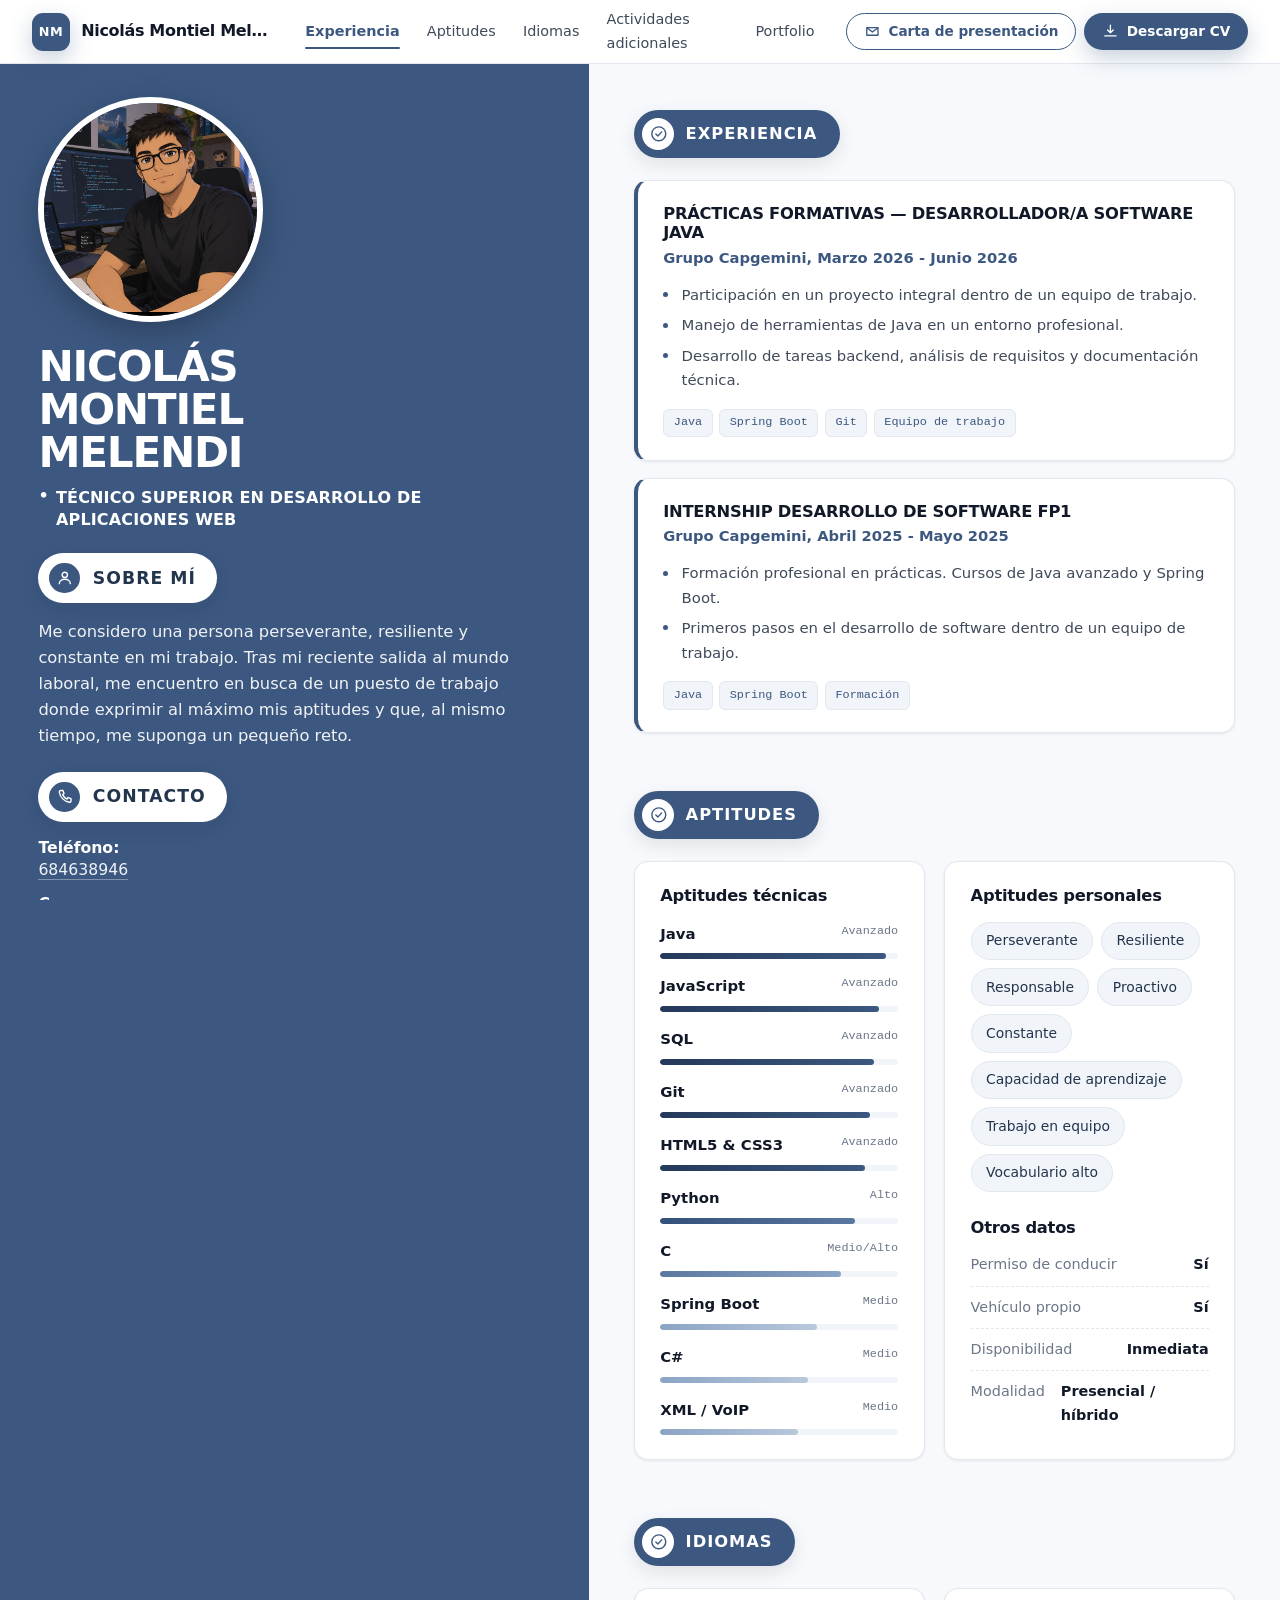
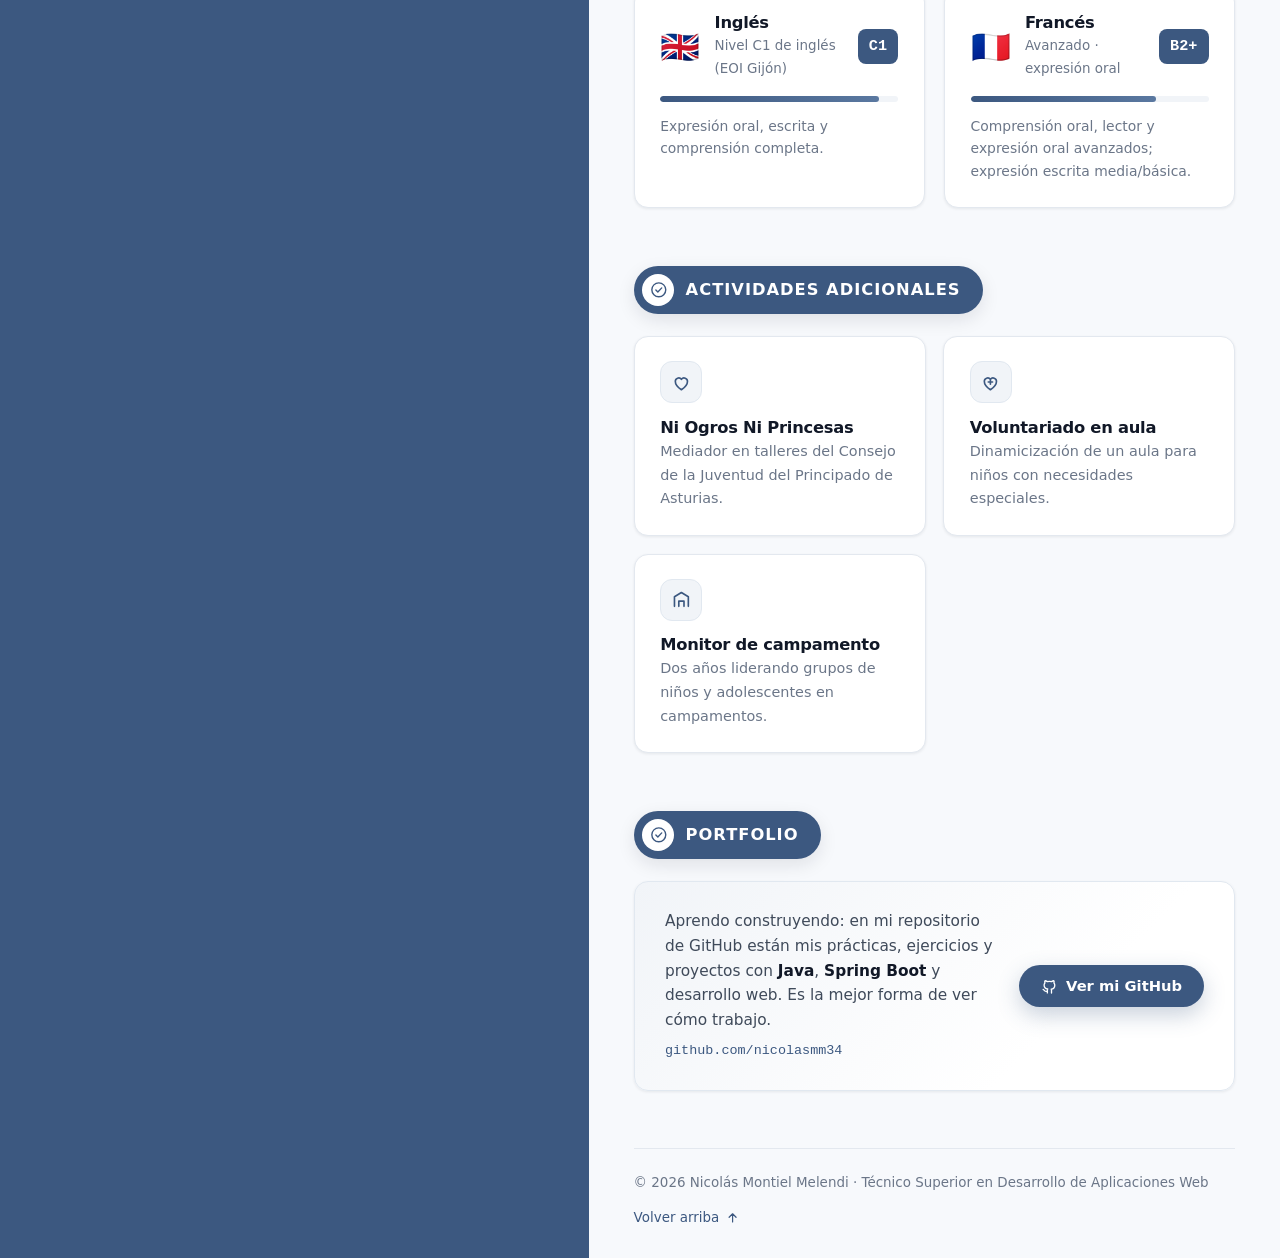
==== index.html @ 691615cd "first commit" ====
<!DOCTYPE html>
<html lang="es">
<head>
  <meta charset="UTF-8">
  <meta name="viewport" content="width=device-width, initial-scale=1.0">
  <meta name="description" content="Curriculum de Nicolás Montiel Melendi, Técnico Superior en Desarrollo de Aplicaciones Web. Desarrollador Java junior con experiencia en prácticas en Grupo Capgemini.">
  <meta name="author" content="Nicolás Montiel Melendi">
  <meta name="theme-color" content="#3C5880">
  <meta property="og:title" content="Nicolás Montiel Melendi | Curriculum">
  <meta property="og:description" content="Técnico Superior en Desarrollo de Aplicaciones Web. Java, SQL, Git y desarrollo web.">
  <meta property="og:type" content="website">

  <title>Nicolás Montiel Melendi | Curriculum</title>

  <link rel="icon" href="data:image/svg+xml,<svg xmlns='http://www.w3.org/2000/svg' viewBox='0 0 100 100'><rect width='100' height='100' rx='22' fill='%233C5880'/><text x='50' y='70' font-size='56' font-family='Arial' font-weight='bold' fill='%23fff' text-anchor='middle'>N</text></svg>">
  <link rel="stylesheet" href="css/styles.css">
</head>
<body>

  <a class="skip-link" href="#contenido">Saltar al contenido principal</a>

  <!-- ==================== BARRA SUPERIOR ==================== -->
  <header class="topbar" id="topbar">
    <div class="topbar__inner">
      <a href="#inicio" class="brand">
        <span class="brand__mark" aria-hidden="true">NM</span>
        <span class="brand__name">Nicolás Montiel Melendi</span>
      </a>

      <button class="topbar__toggle" id="navToggle" aria-label="Abrir menú" aria-expanded="false" aria-controls="navMenu">
        <span></span><span></span><span></span>
      </button>

      <nav class="topbar__nav" id="navMenu" aria-label="Navegación principal">
        <ul>
          <li><a href="#experiencia" class="nav__link">Experiencia</a></li>
          <li><a href="#aptitudes" class="nav__link">Aptitudes</a></li>
          <li><a href="#idiomas" class="nav__link">Idiomas</a></li>
          <li><a href="#actividades" class="nav__link">Actividades adicionales</a></li>
          <li><a href="#portfolio" class="nav__link">Portfolio</a></li>
        </ul>
        <div class="topbar__actions">
          <a href="carta-presentacion.html" class="btn btn--outline btn--sm">
            <svg viewBox="0 0 24 24" aria-hidden="true" class="btn__icon"><path d="M4 6.5h16v11H4z" fill="none" stroke-linecap="round" stroke-linejoin="round"/><path d="m4.5 7 7.5 6 7.5-6" fill="none" stroke-linecap="round" stroke-linejoin="round"/></svg>
            Carta de presentación
          </a>
          <a href="docs/CV-NicolásMontielMelendi.pdf" download="CV-NicolásMontielMelendi.pdf" class="btn btn--primary btn--sm">
            <svg viewBox="0 0 24 24" aria-hidden="true" class="btn__icon"><path d="M12 3v11m0 0 4-4m-4 4-4-4M4 18.5h16" fill="none" stroke-linecap="round" stroke-linejoin="round"/></svg>
            Descargar CV
          </a>
        </div>
      </nav>
    </div>
  </header>

  <!-- ==================== ESTRUCTURA DE DOS COLUMNAS ==================== -->
  <div class="layout" id="inicio">

    <!-- ---------- COLUMNA AZUL (perfil) ---------- -->
    <aside class="sidebar">
      <div class="sidebar__inner">
        <div class="sidebar__profile">
          <div class="photo">
            <img src="assets/avatar.jpg" alt="Nicolás Montiel Melendi" width="800" height="800" fetchpriority="high">
          </div>

          <h1 class="sidebar__title">Nicolás<br>Montiel<br>Melendi</h1>
          <p class="sidebar__subtitle">
            <span class="sidebar__bullet" aria-hidden="true">•</span>
            Técnico Superior en Desarrollo de Aplicaciones Web
          </p>
        </div>

        <!-- SOBRE MÍ -->
        <section class="block" aria-labelledby="h-sobremi">
          <h2 class="pill pill--light" id="h-sobremi">
            <span class="pill__icon" aria-hidden="true">
              <svg viewBox="0 0 24 24"><circle cx="12" cy="8" r="3.6" fill="none"/><path d="M4.5 20c0-3.4 3.3-6 7.5-6s7.5 2.6 7.5 6" fill="none" stroke-linecap="round"/></svg>
            </span>
            Sobre mí
          </h2>
          <p class="sidebar__text">
            Me considero una persona perseverante, resiliente y constante en mi trabajo.
            Tras mi reciente salida al mundo laboral, me encuentro en busca de un puesto
            de trabajo donde exprimir al máximo mis aptitudes y que, al mismo tiempo,
            me suponga un pequeño reto.
          </p>
        </section>

        <!-- CONTACTO -->
        <section class="block" aria-labelledby="h-contacto-sidebar">
          <h2 class="pill pill--light" id="h-contacto-sidebar">
            <span class="pill__icon" aria-hidden="true">
              <svg viewBox="0 0 24 24"><path d="M6.5 3.5h3l1.5 4-2 1.5a12 12 0 0 0 6 6l1.5-2 4 1.5v3a2 2 0 0 1-2.2 2A17 17 0 0 1 4.5 5.7 2 2 0 0 1 6.5 3.5z" fill="none" stroke-linecap="round" stroke-linejoin="round"/></svg>
            </span>
            Contacto
          </h2>
          <ul class="sidebar__list">
            <li><strong>Teléfono:</strong> <a href="tel:+34684638946">684638946</a></li>
            <li><strong>Correo:</strong> <a href="mailto:nicolasmm11@hotmail.com">nicolasmm11@hotmail.com</a></li>
            <li><strong>Ubicación:</strong> Comunidad de Madrid</li>
          </ul>
        </section>

        <!-- EDUCACIÓN -->
        <section class="block" aria-labelledby="h-educacion-sidebar">
          <h2 class="pill pill--light" id="h-educacion-sidebar">
            <span class="pill__icon" aria-hidden="true">
              <svg viewBox="0 0 24 24"><circle cx="12" cy="9" r="5.2" fill="none"/><path d="m8.4 13.4-1.6 7 5.2-2.6 5.2 2.6-1.6-7" fill="none" stroke-linecap="round" stroke-linejoin="round"/></svg>
            </span>
            Educación
          </h2>
          <ul class="sidebar__list">
            <li>
              <strong>CIFP de los Sectores Industrial y de Servicios “La Laboral”</strong>
              <span>CFGS de Desarrollo de Aplicaciones Web</span>
            </li>
            <li>
              <strong>Escuela de Ingeniería Informática — Universidad de Oviedo</strong>
              <span>Estudios iniciales (3 cursos)</span>
            </li>
            <li>
              <strong>IES Montevil</strong>
              <span>Bachillerato tecnológico, 2020</span>
            </li>
          </ul>
        </section>

        <p class="sidebar__foot">
          <span class="sidebar__foot-dot" aria-hidden="true"></span>
          Disponible para nuevos proyectos
        </p>
      </div>
    </aside>

    <!-- ---------- COLUMNA PRINCIPAL ---------- -->
    <main class="main" id="contenido">

      <!-- ===== EXPERIENCIA ===== -->
      <section class="section" id="experiencia" aria-labelledby="h-experiencia">
        <h2 class="pill pill--brand reveal" id="h-experiencia">
          <span class="pill__icon" aria-hidden="true">
            <svg viewBox="0 0 24 24"><circle cx="12" cy="12" r="9.5" fill="none"/><path d="m8 12.2 2.7 2.7L16 9.4" fill="none" stroke-linecap="round" stroke-linejoin="round"/></svg>
          </span>
          Experiencia
        </h2>

        <ol class="timeline">
          <li class="timeline__item reveal">
            <div class="timeline__card">
              <h3 class="timeline__title">Prácticas formativas — Desarrollador/a Software Java</h3>
              <p class="timeline__org">Grupo Capgemini, Marzo 2026 - Junio 2026</p>
              <ul class="timeline__list">
                <li>Participación en un proyecto integral dentro de un equipo de trabajo.</li>
                <li>Manejo de herramientas de Java en un entorno profesional.</li>
                <li>Desarrollo de tareas backend, análisis de requisitos y documentación técnica.</li>
              </ul>
              <div class="tags">
                <span>Java</span><span>Spring Boot</span><span>Git</span><span>Equipo de trabajo</span>
              </div>
            </div>
          </li>

          <li class="timeline__item reveal">
            <div class="timeline__card">
              <h3 class="timeline__title">Internship desarrollo de software FP1</h3>
              <p class="timeline__org">Grupo Capgemini, Abril 2025 - Mayo 2025</p>
              <ul class="timeline__list">
                <li>Formación profesional en prácticas. Cursos de Java avanzado y Spring Boot.</li>
                <li>Primeros pasos en el desarrollo de software dentro de un equipo de trabajo.</li>
              </ul>
              <div class="tags">
                <span>Java</span><span>Spring Boot</span><span>Formación</span>
              </div>
            </div>
          </li>
        </ol>
      </section>

      <!-- ===== APTITUDES ===== -->
      <section class="section" id="aptitudes" aria-labelledby="h-aptitudes">
        <h2 class="pill pill--brand reveal" id="h-aptitudes">
          <span class="pill__icon" aria-hidden="true">
            <svg viewBox="0 0 24 24"><circle cx="12" cy="12" r="9.5" fill="none"/><path d="m8 12.2 2.7 2.7L16 9.4" fill="none" stroke-linecap="round" stroke-linejoin="round"/></svg>
          </span>
          Aptitudes
        </h2>

        <div class="grid-2">
          <article class="card reveal">
            <h3 class="card__title">Aptitudes técnicas</h3>
            <ul class="skills">
              <li class="skill" data-nivel="avanzado" data-level="95">
                <span class="skill__name">Java</span><span class="skill__value">Avanzado</span>
                <span class="skill__bar"><i style="--w:95%"></i></span>
              </li>
              <li class="skill" data-nivel="avanzado" data-level="92">
                <span class="skill__name">JavaScript</span><span class="skill__value">Avanzado</span>
                <span class="skill__bar"><i style="--w:92%"></i></span>
              </li>
              <li class="skill" data-nivel="avanzado" data-level="90">
                <span class="skill__name">SQL</span><span class="skill__value">Avanzado</span>
                <span class="skill__bar"><i style="--w:90%"></i></span>
              </li>
              <li class="skill" data-nivel="avanzado" data-level="88">
                <span class="skill__name">Git</span><span class="skill__value">Avanzado</span>
                <span class="skill__bar"><i style="--w:88%"></i></span>
              </li>
              <li class="skill" data-nivel="avanzado" data-level="86">
                <span class="skill__name">HTML5 &amp; CSS3</span><span class="skill__value">Avanzado</span>
                <span class="skill__bar"><i style="--w:86%"></i></span>
              </li>
              <li class="skill" data-nivel="alto" data-level="82">
                <span class="skill__name">Python</span><span class="skill__value">Alto</span>
                <span class="skill__bar"><i style="--w:82%"></i></span>
              </li>
              <li class="skill" data-nivel="medio-alto" data-level="76">
                <span class="skill__name">C</span><span class="skill__value">Medio/Alto</span>
                <span class="skill__bar"><i style="--w:76%"></i></span>
              </li>
              <li class="skill" data-nivel="medio" data-level="66">
                <span class="skill__name">Spring Boot</span><span class="skill__value">Medio</span>
                <span class="skill__bar"><i style="--w:66%"></i></span>
              </li>
              <li class="skill" data-nivel="medio" data-level="62">
                <span class="skill__name">C#</span><span class="skill__value">Medio</span>
                <span class="skill__bar"><i style="--w:62%"></i></span>
              </li>
              <li class="skill" data-nivel="medio" data-level="58">
                <span class="skill__name">XML / VoIP</span><span class="skill__value">Medio</span>
                <span class="skill__bar"><i style="--w:58%"></i></span>
              </li>
            </ul>
          </article>

          <article class="card reveal reveal--delay">
            <h3 class="card__title">Aptitudes personales</h3>
            <ul class="chips">
              <li>Perseverante</li>
              <li>Resiliente</li>
              <li>Responsable</li>
              <li>Proactivo</li>
              <li>Constante</li>
              <li>Capacidad de aprendizaje</li>
              <li>Trabajo en equipo</li>
              <li>Vocabulario alto</li>
            </ul>

            <h3 class="card__title card__title--spaced">Otros datos</h3>
            <ul class="mini-list">
              <li><span>Permiso de conducir</span><strong>Sí</strong></li>
              <li><span>Vehículo propio</span><strong>Sí</strong></li>
              <li><span>Disponibilidad</span><strong>Inmediata</strong></li>
              <li><span>Modalidad</span><strong>Presencial / híbrido</strong></li>
            </ul>
          </article>
        </div>
      </section>

      <!-- ===== IDIOMAS ===== -->
      <section class="section" id="idiomas" aria-labelledby="h-idiomas">
        <h2 class="pill pill--brand reveal" id="h-idiomas">
          <span class="pill__icon" aria-hidden="true">
            <svg viewBox="0 0 24 24"><circle cx="12" cy="12" r="9.5" fill="none"/><path d="m8 12.2 2.7 2.7L16 9.4" fill="none" stroke-linecap="round" stroke-linejoin="round"/></svg>
          </span>
          Idiomas
        </h2>

        <div class="grid-2">
          <article class="card card--lang reveal">
            <div class="lang__head">
              <span class="lang__flag" aria-hidden="true">🇬🇧</span>
              <div>
                <h3 class="card__title card__title--tight">Inglés</h3>
                <p class="lang__note">Nivel C1 de inglés (EOI Gijón)</p>
              </div>
              <span class="lang__level">C1</span>
            </div>
            <span class="skill__bar"><i style="--w:92%"></i></span>
            <p class="lang__desc">Expresión oral, escrita y comprensión completa.</p>
          </article>

          <article class="card card--lang reveal reveal--delay">
            <div class="lang__head">
              <span class="lang__flag" aria-hidden="true">🇫🇷</span>
              <div>
                <h3 class="card__title card__title--tight">Francés</h3>
                <p class="lang__note">Avanzado · expresión oral</p>
              </div>
              <span class="lang__level">B2+</span>
            </div>
            <span class="skill__bar"><i style="--w:78%"></i></span>
            <p class="lang__desc">Comprensión oral, lector y expresión oral avanzados; expresión escrita media/básica.</p>
          </article>
        </div>
      </section>

      <!-- ===== ACTIVIDADES ===== -->
      <section class="section" id="actividades" aria-labelledby="h-actividades">
        <h2 class="pill pill--brand reveal" id="h-actividades">
          <span class="pill__icon" aria-hidden="true">
            <svg viewBox="0 0 24 24"><circle cx="12" cy="12" r="9.5" fill="none"/><path d="m8 12.2 2.7 2.7L16 9.4" fill="none" stroke-linecap="round" stroke-linejoin="round"/></svg>
          </span>
          Actividades adicionales
        </h2>

        <div class="grid-3">
          <article class="card card--activity reveal">
            <span class="card__icon" aria-hidden="true">
              <svg viewBox="0 0 24 24"><path d="M12 20.5s-7-4.6-7-9.5A3.9 3.9 0 0 1 12 8.4a3.9 3.9 0 0 1 7 2.6c0 4.9-7 9.5-7 9.5z" fill="none" stroke-linecap="round" stroke-linejoin="round"/></svg>
            </span>
            <h3 class="card__title card__title--tight">Ni Ogros Ni Princesas</h3>
            <p class="card__text">Mediador en talleres del Consejo de la Juventud del Principado de Asturias.</p>
          </article>

          <article class="card card--activity reveal reveal--delay">
            <span class="card__icon" aria-hidden="true">
              <svg viewBox="0 0 24 24"><path d="M12 20.5s-7-4.6-7-9.5A3.9 3.9 0 0 1 12 8.4a3.9 3.9 0 0 1 7 2.6c0 4.9-7 9.5-7 9.5z" fill="none" stroke-linecap="round" stroke-linejoin="round"/><path d="M9.5 11.5h5M12 9v5" fill="none" stroke-linecap="round"/></svg>
            </span>
            <h3 class="card__title card__title--tight">Voluntariado en aula</h3>
            <p class="card__text">Dinamicización de un aula para niños con necesidades especiales.</p>
          </article>

          <article class="card card--activity reveal reveal--delay-2">
            <span class="card__icon" aria-hidden="true">
              <svg viewBox="0 0 24 24"><path d="M4 20V9l8-5 8 5v11" fill="none" stroke-linecap="round" stroke-linejoin="round"/><path d="M9 20v-6h6v6" fill="none" stroke-linecap="round" stroke-linejoin="round"/></svg>
            </span>
            <h3 class="card__title card__title--tight">Monitor de campamento</h3>
            <p class="card__text">Dos años liderando grupos de niños y adolescentes en campamentos.</p>
          </article>
        </div>
      </section>

      <!-- ===== PORTFOLIO ===== -->
      <section class="section" id="portfolio" aria-labelledby="h-portfolio">
        <h2 class="pill pill--brand reveal" id="h-portfolio">
          <span class="pill__icon" aria-hidden="true">
            <svg viewBox="0 0 24 24"><circle cx="12" cy="12" r="9.5" fill="none"/><path d="m8 12.2 2.7 2.7L16 9.4" fill="none" stroke-linecap="round" stroke-linejoin="round"/></svg>
          </span>
          Portfolio
        </h2>

        <div class="portfolio reveal">
          <div class="portfolio__info">
            <p class="portfolio__text">
              Aprendo construyendo: en mi repositorio de GitHub están mis prácticas, ejercicios
              y proyectos con <strong>Java</strong>, <strong>Spring Boot</strong> y desarrollo web.
              Es la mejor forma de ver cómo trabajo.
            </p>
            <!-- Enlace a tu repositorio de GitHub -->
            <span class="portfolio__handle">github.com/nicolasmm34</span>
          </div>

          <a href="https://github.com/nicolasmm34" target="_blank" rel="noopener noreferrer" class="btn btn--primary">
            <svg viewBox="0 0 24 24" aria-hidden="true" class="btn__icon"><path d="M9 19c-4 1.2-4-2.2-6-2.7m12 5.2v-3.6c0-1 .1-1.4-.5-2 2.6-.3 5.2-1.3 5.2-5.7a4.4 4.4 0 0 0-1.2-3.1 4.1 4.1 0 0 0-.1-3.1s-1-.3-3.3 1.2a11.3 11.3 0 0 0-6 0C6.7 3.7 5.7 4 5.7 4a4.1 4.1 0 0 0-.1 3.1A4.4 4.4 0 0 0 4.4 10c0 4.4 2.6 5.4 5.2 5.7-.5.5-.5 1.1-.5 2v3.6" fill="none" stroke-linecap="round" stroke-linejoin="round"/></svg>
            Ver mi GitHub
          </a>
        </div>
      </section>

      <footer class="main__foot">
        <p>© <span id="year">2026</span> Nicolás Montiel Melendi · Técnico Superior en Desarrollo de Aplicaciones Web</p>
        <a href="#inicio" class="main__top">
          Volver arriba
          <svg viewBox="0 0 24 24" aria-hidden="true"><path d="M12 19V6m0 0-5.5 5.5M12 6l5.5 5.5" fill="none" stroke-linecap="round" stroke-linejoin="round"/></svg>
        </a>
      </footer>
    </main>
  </div>

  <script src="js/main.js" defer></script>
</body>
</html>
---- css/styles.css ----
/* ==========================================================================
   Curriculum web — Nicolás Montiel Melendi
   Identidad visual heredada del CV en PDF (azul acero #3C5880 + gris)
   --------------------------------------------------------------------------
   1. Variables      5. Barra superior
   2. Base           6. Columna azul (perfil)
   3. Utilidades     7. Columna principal
   4. Componentes    8. Responsive / Impresión
   ========================================================================== */

/* ==========================================================================
   1. VARIABLES
   ========================================================================== */
:root {
  /* Colores */
  --brand:        #3C5880;   /* azul acero del CV */
  --brand-dark:   #2C425F;
  --brand-darker: #22354D;
  --brand-light:  #5A78A0;
  --brand-050:    #F1F4F8;   /* gris azulado muy claro */
  --brand-100:    #E1E8F0;
  --navy:         #22354D;   /* fondo oscuro (barra de la carta) */

  --ink:          #111827;
  --ink-soft:     #3F4A5A;
  --muted:        #6B7688;
  --line:         #E3E8EF;
  --white:        #FFFFFF;
  --paper:        #F7F9FC;

  --ok:           #2E8B57;
  --error:        #D64545;

  /* Tipografía */
  --font-sans: "Segoe UI", system-ui, -apple-system, "Helvetica Neue", Arial, sans-serif;
  --font-mono: "JetBrains Mono", "Cascadia Code", Consolas, "Courier New", monospace;

  /* Métricas */
  --sidebar-w: 46%;
  --topbar-h: 64px;
  --radius:    14px;
  --radius-sm: 10px;

  /* Sombras */
  --shadow-sm: 0 1px 3px rgba(17, 24, 39, .08);
  --shadow-md: 0 6px 18px rgba(17, 24, 39, .10);
  --shadow-lg: 0 18px 44px rgba(17, 24, 39, .14);
  --shadow-brand: 0 8px 22px rgba(60, 88, 128, .28);

  /* Transiciones */
  --ease: cubic-bezier(.22, .61, .36, 1);
  --t-fast: .18s var(--ease);
  --t-mid:  .32s var(--ease);
}

/* ==========================================================================
   2. BASE
   ========================================================================== */
*, *::before, *::after { box-sizing: border-box; }

html {
  scroll-behavior: smooth;
  scroll-padding-top: calc(var(--topbar-h) + 16px);
  -webkit-text-size-adjust: 100%;
}

body {
  margin: 0;
  font-family: var(--font-sans);
  font-size: 16px;
  line-height: 1.65;
  color: var(--ink);
  background: var(--paper);
  -webkit-font-smoothing: antialiased;
}

h1, h2, h3, h4 { line-height: 1.2; margin: 0 0 .45em; font-weight: 700; letter-spacing: -.015em; }
p { margin: 0 0 .9em; color: var(--ink-soft); }
ul, ol { margin: 0; padding: 0; list-style: none; }
img { max-width: 100%; height: auto; display: block; }
a { color: inherit; text-decoration: none; }
button, input, textarea { font: inherit; color: inherit; }
svg { width: 1em; height: 1em; fill: none; stroke: currentColor; stroke-width: 1.9; }

::selection { background: var(--brand-100); color: var(--brand-darker); }

:focus-visible { outline: 2px solid var(--brand); outline-offset: 3px; border-radius: 4px; }

::-webkit-scrollbar { width: 11px; height: 11px; }
::-webkit-scrollbar-track { background: var(--brand-050); }
::-webkit-scrollbar-thumb { background: #C3CEDC; border-radius: 20px; border: 3px solid var(--brand-050); }
::-webkit-scrollbar-thumb:hover { background: var(--brand); }

/* ==========================================================================
   3. UTILIDADES
   ========================================================================== */
.container { width: min(100% - 2.5rem, 820px); margin-inline: auto; }

.skip-link {
  position: absolute; top: -100px; left: 1rem; z-index: 300;
  background: var(--brand); color: #fff; padding: .7rem 1.1rem;
  border-radius: 0 0 var(--radius-sm) var(--radius-sm); font-weight: 600;
  transition: top var(--t-fast);
}
.skip-link:focus { top: 0; }

/* ==========================================================================
   4. COMPONENTES
   ========================================================================== */

/* ---------- Botones ---------- */
.btn {
  display: inline-flex; align-items: center; justify-content: center; gap: .5rem;
  padding: .72rem 1.3rem; border: 1.5px solid transparent; border-radius: 999px;
  font-weight: 600; font-size: .92rem; line-height: 1.2;
  cursor: pointer; white-space: nowrap;
  transition: transform var(--t-fast), box-shadow var(--t-mid), background var(--t-fast), border-color var(--t-fast), color var(--t-fast);
}
.btn__icon { font-size: 1.05rem; flex: none; }
.btn:hover { transform: translateY(-2px); }
.btn:active { transform: translateY(0); }

.btn--primary { background: var(--brand); color: #fff; box-shadow: var(--shadow-brand); }
.btn--primary:hover { background: var(--brand-dark); box-shadow: 0 12px 28px rgba(60, 88, 128, .38); }

.btn--outline { background: transparent; color: var(--brand); border-color: var(--brand); }
.btn--outline:hover { background: var(--brand); color: #fff; }

.btn--sm { padding: .55rem 1.05rem; font-size: .85rem; }
.btn--block { width: 100%; }

/* ---------- Cabecera tipo "pill" (idéntica al PDF) ---------- */
.pill {
  display: inline-flex; align-items: center; gap: .7rem;
  padding: .5rem 1.4rem .5rem .55rem; border-radius: 999px;
  font-size: 1.02rem; font-weight: 700; letter-spacing: .06em; text-transform: uppercase;
  margin: 0 0 1.4rem;
  box-shadow: var(--shadow-md);
  transition: transform var(--t-mid);
}
.pill:hover { transform: translateY(-2px); }

.pill__icon {
  flex: none; display: grid; place-items: center;
  width: 2rem; height: 2rem; border-radius: 50%;
  font-size: 1.15rem; background: var(--white); color: var(--brand);
  border: 2px solid rgba(255, 255, 255, .9);
}
.pill__icon svg { width: 1.1rem; height: 1.1rem; }

.pill--brand  { background: var(--brand); color: #fff; }
.pill--light  { background: #fff; color: var(--brand-darker); }
.pill--light .pill__icon { background: var(--brand); color: #fff; border-color: #fff; }

/* ---------- Etiquetas ---------- */
.tags { display: flex; flex-wrap: wrap; gap: .4rem; margin-top: 1rem; }
.tags span {
  font-family: var(--font-mono); font-size: .74rem; color: var(--brand);
  background: var(--brand-050); border: 1px solid var(--brand-100);
  padding: .22rem .6rem; border-radius: 6px;
  transition: background var(--t-fast), color var(--t-fast);
}
.tags span:hover { background: var(--brand); color: #fff; }

/* ---------- Chips ---------- */
.chips { display: flex; flex-wrap: wrap; gap: .5rem; }
.chips li {
  padding: .42rem .9rem; border-radius: 999px;
  background: var(--brand-050); border: 1px solid var(--brand-100);
  font-size: .87rem; font-weight: 500; color: var(--brand-darker);
  transition: transform var(--t-fast), background var(--t-fast), color var(--t-fast);
}
.chips li:hover { transform: translateY(-2px); background: var(--brand); color: #fff; border-color: var(--brand); }

/* ---------- Tarjetas ---------- */
.card {
  padding: 1.5rem 1.6rem; border-radius: var(--radius);
  background: #fff; border: 1px solid var(--line);
  box-shadow: var(--shadow-sm);
  transition: transform var(--t-mid), box-shadow var(--t-mid), border-color var(--t-mid);
}
.card:hover { transform: translateY(-3px); box-shadow: var(--shadow-md); border-color: var(--brand-100); }
.card__title { font-size: 1.02rem; margin-bottom: 1rem; color: var(--ink); }
.card__title--tight { margin-bottom: .15rem; }
.card__title--spaced { margin-top: 1.6rem; }
.card__text { margin: 0; font-size: .9rem; color: var(--muted); }
.card__icon {
  display: grid; place-items: center; width: 42px; height: 42px; margin-bottom: .9rem;
  border-radius: 12px; font-size: 1.3rem;
  background: var(--brand-050); color: var(--brand); border: 1px solid var(--brand-100);
}

/* ==========================================================================
   5. BARRA SUPERIOR
   ========================================================================== */
.topbar {
  position: sticky; top: 0; z-index: 100; height: var(--topbar-h);
  background: rgba(255, 255, 255, .92);
  backdrop-filter: blur(12px) saturate(150%);
  border-bottom: 1px solid var(--line);
  transition: box-shadow var(--t-mid);
}
.topbar.is-scrolled { box-shadow: var(--shadow-sm); }
.topbar__inner {
  height: 100%; max-width: 1500px; margin-inline: auto;
  padding-inline: clamp(1rem, 3vw, 2rem);
  display: flex; align-items: center; justify-content: space-between; gap: 1rem;
}

.brand { display: flex; align-items: center; gap: .7rem; min-width: 0; }
.brand__mark {
  flex: none; display: grid; place-items: center;
  width: 38px; height: 38px; border-radius: 11px;
  background: var(--brand); color: #fff;
  font-size: .8rem; font-weight: 700; letter-spacing: .04em;
  box-shadow: var(--shadow-brand);
}
.brand__name {
  font-weight: 700; font-size: 1rem; letter-spacing: -.02em;
  white-space: nowrap; overflow: hidden; text-overflow: ellipsis;
}

.topbar__nav { display: flex; align-items: center; gap: 1.2rem; }
.topbar__nav ul { display: flex; align-items: center; gap: .2rem; }
.topbar__actions { display: flex; align-items: center; gap: .5rem; }
.nav__link {
  position: relative; display: block; padding: .45rem .75rem; border-radius: 8px;
  font-size: .9rem; font-weight: 500; color: var(--ink-soft);
  transition: color var(--t-fast), background var(--t-fast);
}
.nav__link:hover { color: var(--brand); background: var(--brand-050); }
.nav__link.is-active { color: var(--brand); font-weight: 600; }
.nav__link.is-active::after {
  content: ""; position: absolute; left: .75rem; right: .75rem; bottom: .1rem; height: 2px;
  background: var(--brand); border-radius: 2px;
  animation: underline .3s var(--ease);
}
@keyframes underline { from { transform: scaleX(0); } to { transform: scaleX(1); } }

.topbar__toggle {
  display: none; width: 42px; height: 42px; padding: 0;
  background: #fff; border: 1px solid var(--line); border-radius: 10px; cursor: pointer;
  flex-direction: column; align-items: center; justify-content: center; gap: 5px;
}
.topbar__toggle span {
  display: block; width: 18px; height: 2px; border-radius: 2px; background: var(--ink);
  transition: transform var(--t-mid), opacity var(--t-fast);
}
.topbar__toggle[aria-expanded="true"] span:nth-child(1) { transform: translateY(7px) rotate(45deg); }
.topbar__toggle[aria-expanded="true"] span:nth-child(2) { opacity: 0; }
.topbar__toggle[aria-expanded="true"] span:nth-child(3) { transform: translateY(-7px) rotate(-45deg); }

/* ==========================================================================
   6. ESTRUCTURA GENERAL Y COLUMNA AZUL
   ========================================================================== */
.layout {
  display: grid;
  grid-template-columns: var(--sidebar-w) 1fr;
  max-width: 1500px; margin-inline: auto;
  align-items: start;
  background: linear-gradient(90deg, var(--brand) 0 var(--sidebar-w), transparent var(--sidebar-w));
}

/* ---------- Columna azul fija ---------- */
/* La columna azul queda FIJA (sticky) y solo se desplaza la columna blanca.
   El azul de fondo se pinta como degradado sobre .layout para que la franja
   llegue hasta el final de la página aunque el contenido sea más corto. */
.sidebar {
  position: sticky;
  top: var(--topbar-h);
  height: calc(100vh - var(--topbar-h));
  overflow-y: auto;
  overscroll-behavior: contain;
  color: #fff;
  scrollbar-width: thin;
  scrollbar-color: rgba(255, 255, 255, .35) transparent;
}
.sidebar::-webkit-scrollbar { width: 6px; }
.sidebar::-webkit-scrollbar-track { background: transparent; }
.sidebar::-webkit-scrollbar-thumb { background: rgba(255, 255, 255, .3); border-radius: 20px; border: 0; }
.sidebar::-webkit-scrollbar-thumb:hover { background: rgba(255, 255, 255, .5); }
.sidebar__inner { padding: clamp(1.8rem, 2.6vw, 2.2rem) clamp(1.5rem, 3vw, 2.8rem) 1.5rem; }

.photo { width: min(225px, 55%); margin-bottom: 1.4rem; }
.photo img {
  width: 100%; aspect-ratio: 1; object-fit: cover; border-radius: 50%;
  border: 6px solid #fff; box-shadow: 0 10px 30px rgba(0, 0, 0, .25);
  transition: transform var(--t-mid);
}
.photo:hover img { transform: scale(1.03); }

.sidebar__title {
  font-size: clamp(2.2rem, 3.3vw, 3rem);
  line-height: 1.02; font-weight: 800; letter-spacing: -.03em;
  color: #fff; margin-bottom: .85rem; text-transform: uppercase;
}
.sidebar__subtitle {
  display: flex; gap: .45rem; align-items: flex-start;
  font-size: 1rem; font-weight: 700; line-height: 1.35;
  color: #fff; text-transform: uppercase; letter-spacing: .01em;
  margin-bottom: 1.4rem;
}
.sidebar__bullet { color: #fff; line-height: 1.1; }

.sidebar__text {
  font-size: 1.02rem; line-height: 1.6; color: rgba(255, 255, 255, .92);
  margin: 0;
}
.sidebar__text + .sidebar__text { margin-top: .8rem; }

.sidebar__list { display: grid; gap: .75rem; }
.sidebar__list li { font-size: .98rem; line-height: 1.4; color: rgba(255, 255, 255, .92); }
.sidebar__list strong { display: block; color: #fff; font-weight: 700; }
.sidebar__list span { display: block; font-size: .92rem; color: rgba(255, 255, 255, .8); }
.sidebar__list a { border-bottom: 1px solid rgba(255, 255, 255, .35); transition: border-color var(--t-fast); }
.sidebar__list a:hover { border-color: #fff; }

.block { margin-bottom: 1.4rem; }
.block .pill { margin-bottom: .95rem; }
/* Píldoras de la columna azul */
.sidebar .pill { font-size: 1.08rem; padding: .5rem 1.3rem .5rem .55rem; }
.sidebar .pill__icon { width: 2.15rem; height: 2.15rem; font-size: 1.25rem; }

.sidebar__foot {
  display: flex; align-items: center; gap: .5rem;
  margin: 1.4rem 0 0; padding-top: 1.1rem;
  border-top: 1px solid rgba(255, 255, 255, .18);
  font-size: .9rem; color: rgba(255, 255, 255, .8);
}
.sidebar__foot-dot {
  width: 8px; height: 8px; border-radius: 50%; background: #6EE7B7; flex: none;
  box-shadow: 0 0 0 0 rgba(110, 231, 183, .7); animation: pulse 2.2s infinite;
}
@keyframes pulse {
  70%  { box-shadow: 0 0 0 8px rgba(110, 231, 183, 0); }
  100% { box-shadow: 0 0 0 0 rgba(110, 231, 183, 0); }
}

/* ==========================================================================
   7. COLUMNA PRINCIPAL
   ========================================================================== */
.main { padding: clamp(1.8rem, 3.6vw, 3rem) clamp(1.2rem, 3.5vw, 3rem) 0; min-width: 0; }

.section { margin-bottom: clamp(2.4rem, 5vw, 3.6rem); }

.grid-2 { display: grid; grid-template-columns: repeat(auto-fit, minmax(290px, 1fr)); gap: 1.2rem; }
.grid-3 { display: grid; grid-template-columns: repeat(auto-fit, minmax(230px, 1fr)); gap: 1.1rem; }

/* ---------- Timeline (experiencia) ---------- */
.timeline { display: grid; gap: 1.1rem; }
.timeline__card {
  padding: 1.4rem 1.6rem; border-radius: var(--radius);
  background: #fff; border: 1px solid var(--line); border-left: 4px solid var(--brand);
  box-shadow: var(--shadow-sm);
  transition: transform var(--t-mid), box-shadow var(--t-mid);
}
.timeline__card:hover { transform: translateX(4px); box-shadow: var(--shadow-md); }
.timeline__title { font-size: 1.02rem; margin-bottom: .2rem; text-transform: uppercase; }
.timeline__org { font-size: .92rem; font-weight: 600; color: var(--brand); margin-bottom: .8rem; }
.timeline__list { display: grid; gap: .35rem; }
.timeline__list li {
  position: relative; padding-left: 1.15rem; font-size: .93rem; color: var(--ink-soft);
}
.timeline__list li::before {
  content: ""; position: absolute; left: 0; top: .62em;
  width: 5px; height: 5px; border-radius: 50%; background: var(--brand);
}

/* ---------- Barras de habilidad ---------- */
.skills { display: grid; gap: .95rem; }
.skill { display: grid; grid-template-columns: 1fr auto; gap: .15rem .6rem; }
.skill__name  { font-weight: 600; font-size: .93rem; }
.skill__value { font-family: var(--font-mono); font-size: .74rem; color: var(--muted); }
.skill__bar {
  grid-column: 1 / -1; display: block; height: 6px; border-radius: 99px;
  background: var(--brand-050); overflow: hidden; margin-top: .3rem;
}
.skill__bar i {
  display: block; height: 100%; width: 0; border-radius: 99px;
  background: var(--bar-gradient, linear-gradient(90deg, var(--brand), var(--brand-light)));
  transition: width 1.1s var(--ease);
}
/* El tono de la barra codifica el nivel: más intenso = más dominio */
.skill[data-nivel="avanzado"]   { --bar-gradient: linear-gradient(90deg, #24395A, #3C5880); }
.skill[data-nivel="alto"]       { --bar-gradient: linear-gradient(90deg, #33507A, #5A78A0); }
.skill[data-nivel="medio-alto"] { --bar-gradient: linear-gradient(90deg, #5A78A0, #8AA4C4); }
.skill[data-nivel="medio"]      { --bar-gradient: linear-gradient(90deg, #8AA4C4, #B9C8DC); }
.skill.is-visible .skill__bar i { width: var(--w); }

.mini-list { display: grid; gap: .55rem; }
.mini-list li {
  display: flex; justify-content: space-between; gap: 1rem;
  font-size: .9rem; padding-bottom: .55rem; border-bottom: 1px dashed var(--line);
}
.mini-list li:last-child { border-bottom: 0; padding-bottom: 0; }
.mini-list span { color: var(--muted); }
.mini-list strong { color: var(--ink); font-weight: 600; }

/* ---------- Idiomas ---------- */
.card--lang .skill__bar { margin-top: 1rem; }
.lang__head { display: flex; align-items: center; gap: .9rem; }
.lang__flag { font-size: 2rem; line-height: 1; }
.lang__note { margin: 0; font-size: .84rem; color: var(--muted); }
.lang__level {
  margin-left: auto; font-family: var(--font-mono); font-weight: 700; font-size: .95rem;
  color: #fff; background: var(--brand); padding: .3rem .7rem; border-radius: 8px;
}
.lang__desc { margin: .8rem 0 0; font-size: .87rem; color: var(--muted); }

/* ---------- Portfolio ---------- */
.portfolio {
  display: grid; grid-template-columns: 1fr auto; align-items: center; gap: 1.6rem;
  padding: 1.7rem 1.9rem; border-radius: var(--radius);
  background: linear-gradient(135deg, var(--brand-050) 0%, #fff 70%);
  border: 1px solid var(--brand-100);
  box-shadow: var(--shadow-sm);
  transition: box-shadow var(--t-mid), border-color var(--t-mid);
}
.portfolio:hover { border-color: var(--brand); box-shadow: var(--shadow-md); }
.portfolio__text { margin: 0; color: var(--ink-soft); font-size: .96rem; line-height: 1.6; }
.portfolio__text strong { color: var(--ink); font-weight: 600; }
.portfolio__handle {
  display: inline-block; margin-top: .5rem;
  font-family: var(--font-mono); font-size: .84rem; color: var(--brand);
}
.portfolio .btn { white-space: nowrap; }

/* ---------- Pie de la columna principal ---------- */
.main__foot {
  display: flex; flex-wrap: wrap; gap: .8rem 1.2rem;
  justify-content: space-between; align-items: center;
  padding: 1.4rem 0 1.8rem; margin-top: 1rem;
  border-top: 1px solid var(--line);
}
.main__foot p { margin: 0; font-size: .84rem; color: var(--muted); }
.main__top { display: inline-flex; align-items: center; gap: .35rem; font-size: .84rem; color: var(--brand); font-weight: 500; }
.main__top svg { font-size: .95rem; transition: transform var(--t-fast); }
.main__top:hover svg { transform: translateY(-3px); }

/* ---------- Pie oscuro (página de la carta) ---------- */
.site-footer { background: var(--navy); color: rgba(255, 255, 255, .65); padding-block: 1.8rem; }
.site-footer__inner { display: flex; flex-wrap: wrap; gap: 1rem; justify-content: space-between; align-items: center; }
.site-footer p { margin: 0; font-size: .85rem; color: rgba(255, 255, 255, .65); }
.site-footer__top { display: inline-flex; align-items: center; gap: .4rem; font-size: .85rem; color: #fff; font-weight: 500; }
.site-footer__top svg { font-size: .95rem; transition: transform var(--t-fast); }
.site-footer__top:hover { color: var(--brand-light); }
.site-footer__top:hover svg { transform: translateY(-3px); }

/* ==========================================================================
   8. ANIMACIONES AL HACER SCROLL
   ========================================================================== */
.reveal { opacity: 0; transform: translateY(24px); transition: opacity .65s var(--ease), transform .65s var(--ease); }
.reveal.is-visible { opacity: 1; transform: none; }
.reveal--delay   { transition-delay: .12s; }
.reveal--delay-2 { transition-delay: .22s; }

@media (prefers-reduced-motion: reduce) {
  *, *::before, *::after {
    animation-duration: .01ms !important; animation-iteration-count: 1 !important;
    transition-duration: .01ms !important; scroll-behavior: auto !important;
  }
  .reveal { opacity: 1; transform: none; }
}

/* ==========================================================================
   9. RESPONSIVE
   ========================================================================== */
@media (max-width: 1080px) {
  :root { --sidebar-w: 40%; }
  .sidebar__title { font-size: clamp(1.8rem, 3.4vw, 2.4rem); }
}

@media (max-width: 900px) {
  .layout { grid-template-columns: 1fr; background: none; }

  .sidebar {
    position: static; height: auto; max-height: none; overflow: visible;
    background: var(--brand);
    padding-bottom: 1rem;
  }
  .sidebar__inner { padding-bottom: 1.4rem; }
  .photo { width: 160px; }
  .sidebar__title { font-size: clamp(1.9rem, 6vw, 2.6rem); }

  .topbar__toggle { display: flex; }
  .topbar__nav {
    position: fixed; inset: var(--topbar-h) 0 auto 0;
    flex-direction: column; align-items: stretch; gap: 0;
    padding: 1rem 1.25rem 1.5rem;
    background: #fff; border-bottom: 1px solid var(--line);
    box-shadow: var(--shadow-lg);
    transform: translateY(-14px); opacity: 0; visibility: hidden; pointer-events: none;
    transition: opacity var(--t-mid), transform var(--t-mid), visibility var(--t-mid);
  }
  .topbar__nav.is-open { opacity: 1; visibility: visible; transform: none; pointer-events: auto; }
  .topbar__nav ul { flex-direction: column; align-items: stretch; gap: .1rem; }
  .nav__link { padding: .7rem .6rem; font-size: 1rem; }
  .nav__link.is-active::after { left: .6rem; right: auto; width: 22px; bottom: .4rem; }
  .topbar__actions { flex-direction: column; align-items: stretch; margin-top: .9rem; gap: .55rem; }
  .topbar__actions .btn { width: 100%; }
}

@media (max-width: 700px) {
  .portfolio { grid-template-columns: 1fr; gap: 1.2rem; padding: 1.3rem 1.25rem; }
  .portfolio .btn { width: 100%; }
}

@media (max-width: 560px) {
  body { font-size: 15.5px; }
  .main { padding-inline: 1rem; }
  .pill { font-size: .86rem; padding: .45rem 1.1rem .45rem .45rem; letter-spacing: .04em; }
  .pill__icon { width: 1.7rem; height: 1.7rem; font-size: 1rem; }
  .card { padding: 1.2rem 1.15rem; }
  .timeline__card { padding: 1.15rem 1.15rem; }
  .main__foot { flex-direction: column; align-items: flex-start; }
}

/* ==========================================================================
   10. IMPRESI“N — replica el CV en A4
   ========================================================================== */
@media print {
  @page { size: A4; margin: 0; }

  body { background: #fff; font-size: 10.2pt; }
  .topbar, .skip-link, .main__top, .tags, .skill__bar { display: none !important; }

  .layout { display: block; max-width: none; background: none; }
  .sidebar {
    position: relative; height: auto; max-height: none; overflow: visible;
    width: 100%; background: var(--brand) !important;
    print-color-adjust: exact; -webkit-print-color-adjust: exact;
    page-break-after: avoid;
  }  .sidebar__inner { padding: 12mm 8mm; }
  .photo { width: 42mm; }
  .photo img { border-width: 3px; }
  .sidebar__title { font-size: 22pt; }
  .block { margin-bottom: 6mm; }
  .pill { box-shadow: none; margin-bottom: 3mm; font-size: 10pt; }
  .pill--brand { background: var(--brand) !important; color: #fff !important; print-color-adjust: exact; }
  .pill--light { background: #fff !important; color: var(--brand-darker) !important; print-color-adjust: exact; }

  .main { padding: 6mm 8mm 0; }
  .section { margin-bottom: 6mm; }
  .card, .timeline__card { box-shadow: none; border: 1px solid var(--line); break-inside: avoid; }
  .reveal { opacity: 1 !important; transform: none !important; }
  .grid-2, .grid-3 { grid-template-columns: 1fr 1fr; gap: 4mm; }
  a { color: inherit; }
}
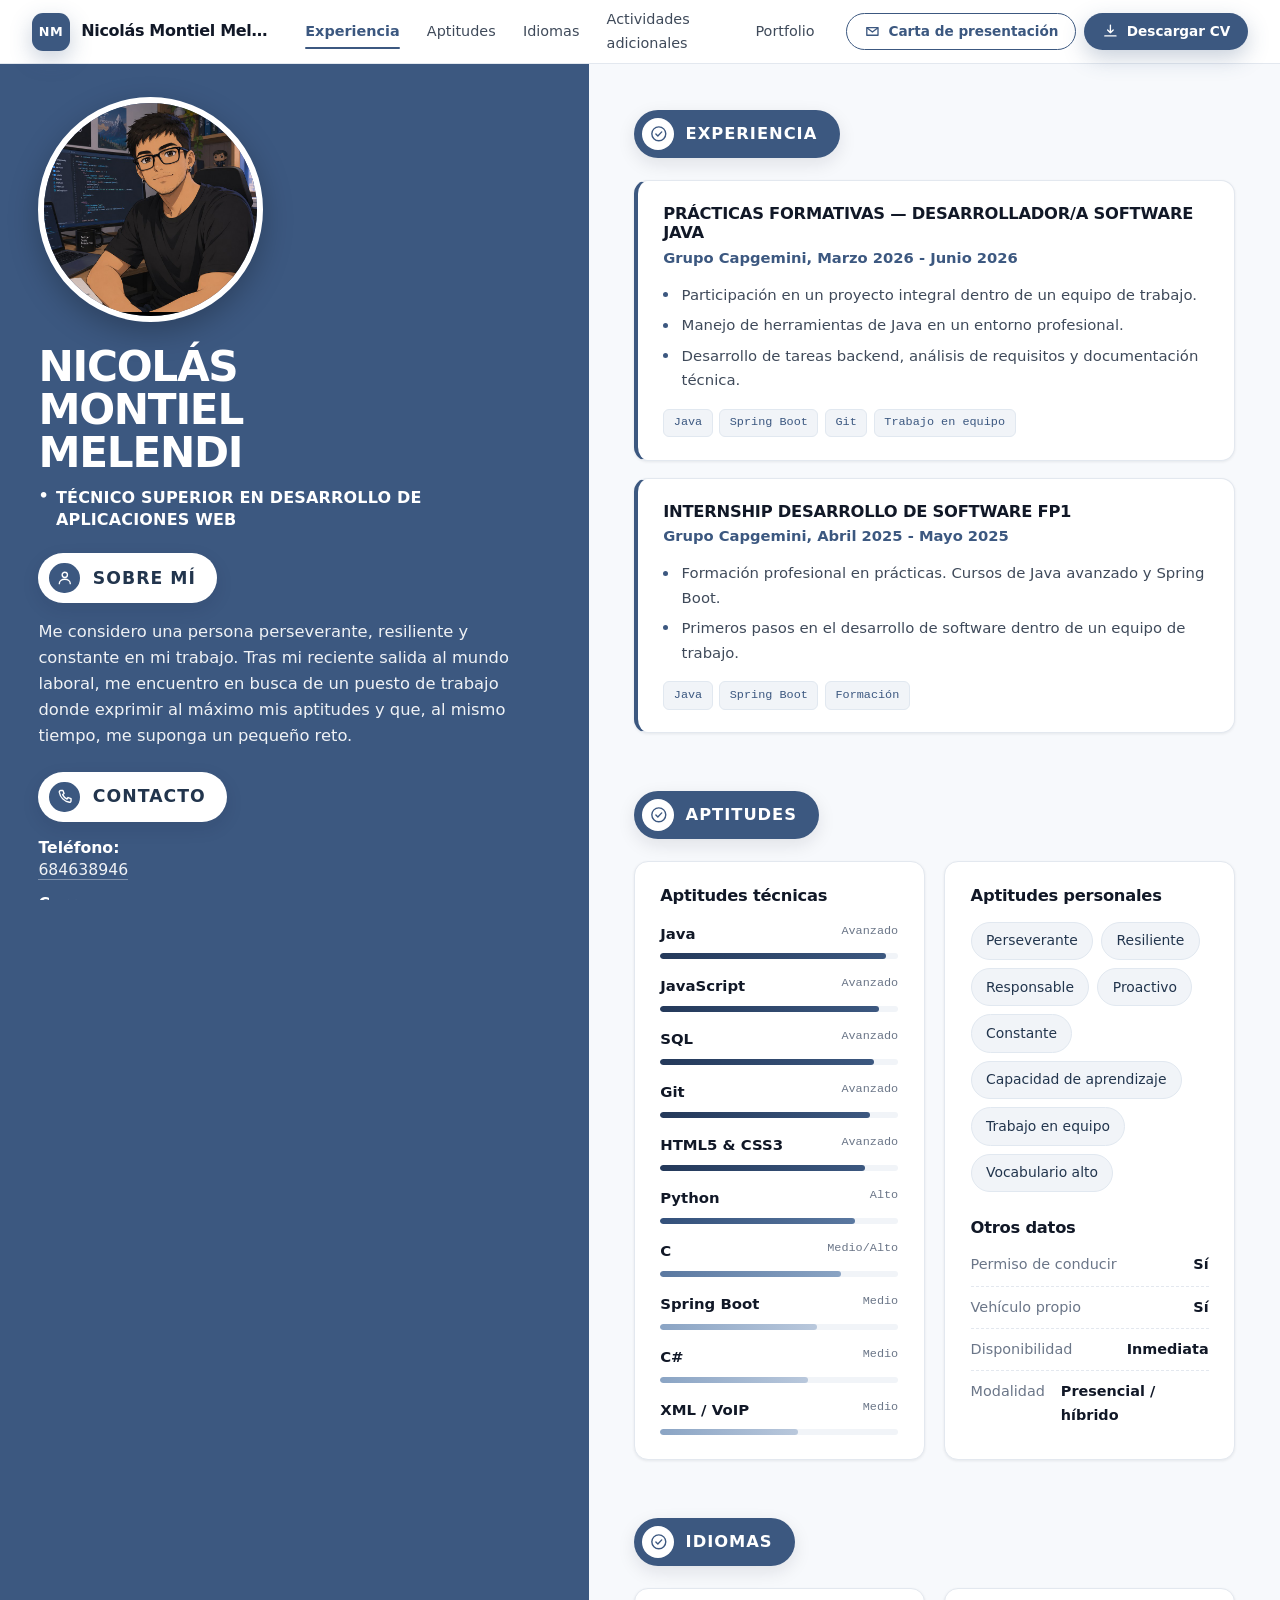
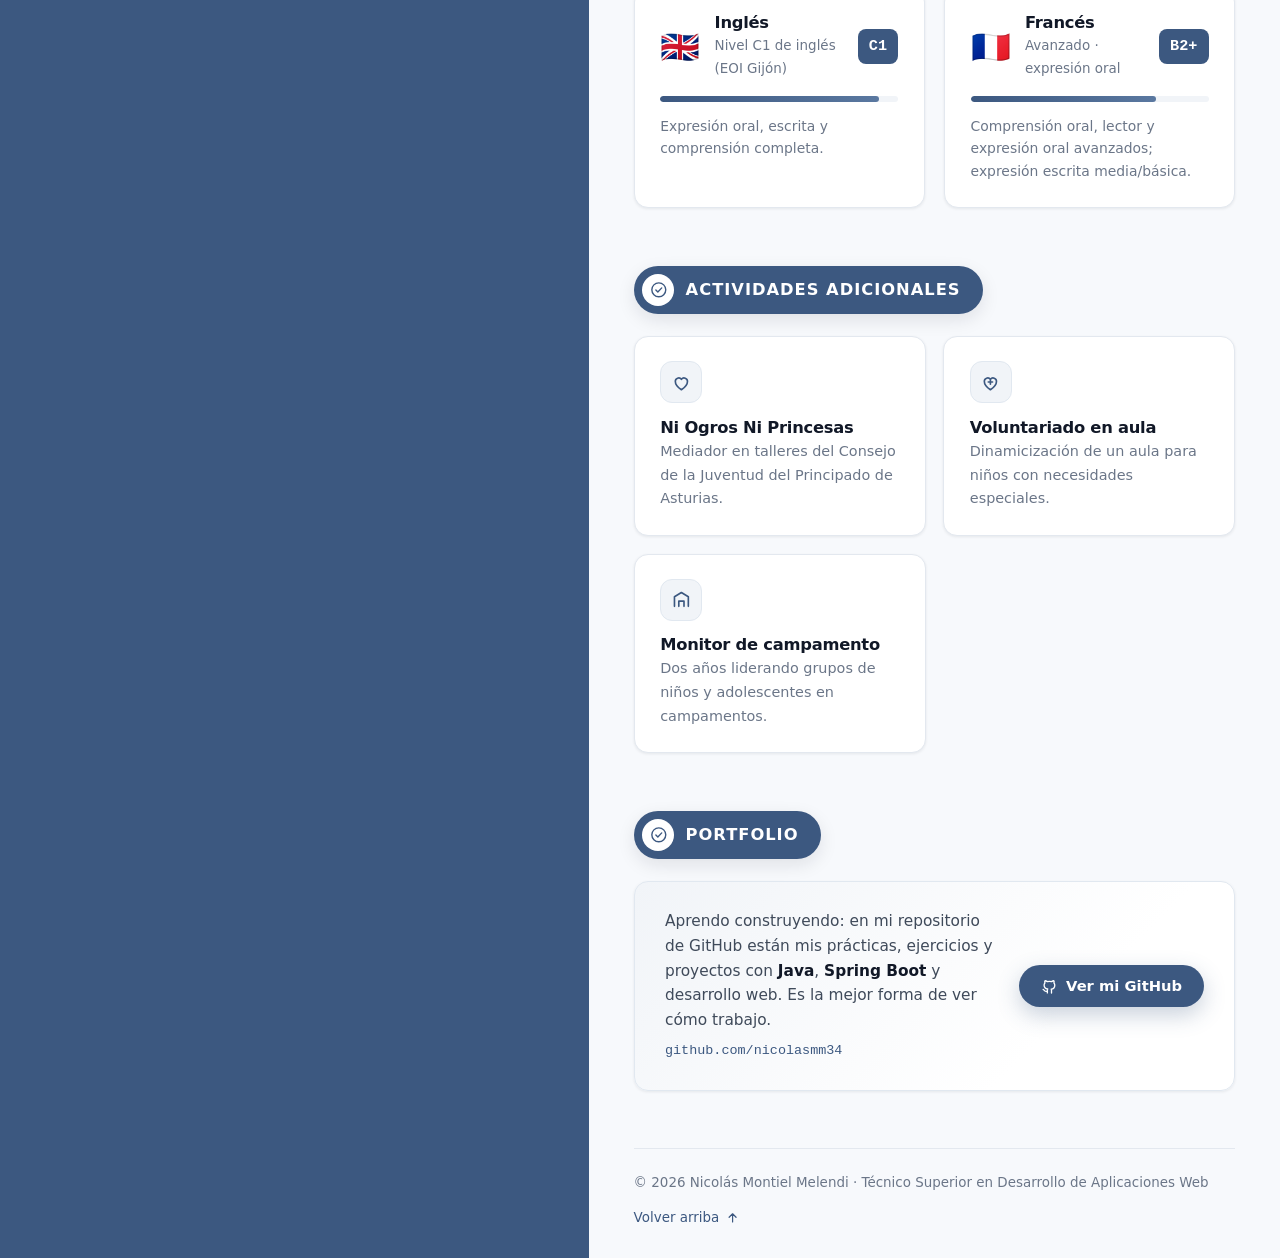
==== commit b6fac6e8: "Cambia la etiqueta de la primera experiencia a Trabajo en equipo" ====
--- a/index.html
+++ b/index.html
@@ -156,7 +156,7 @@
                 <li>Desarrollo de tareas backend, análisis de requisitos y documentación técnica.</li>
               </ul>
               <div class="tags">
-                <span>Java</span><span>Spring Boot</span><span>Git</span><span>Equipo de trabajo</span>
+                <span>Java</span><span>Spring Boot</span><span>Git</span><span>Trabajo en equipo</span>
               </div>
             </div>
           </li>
